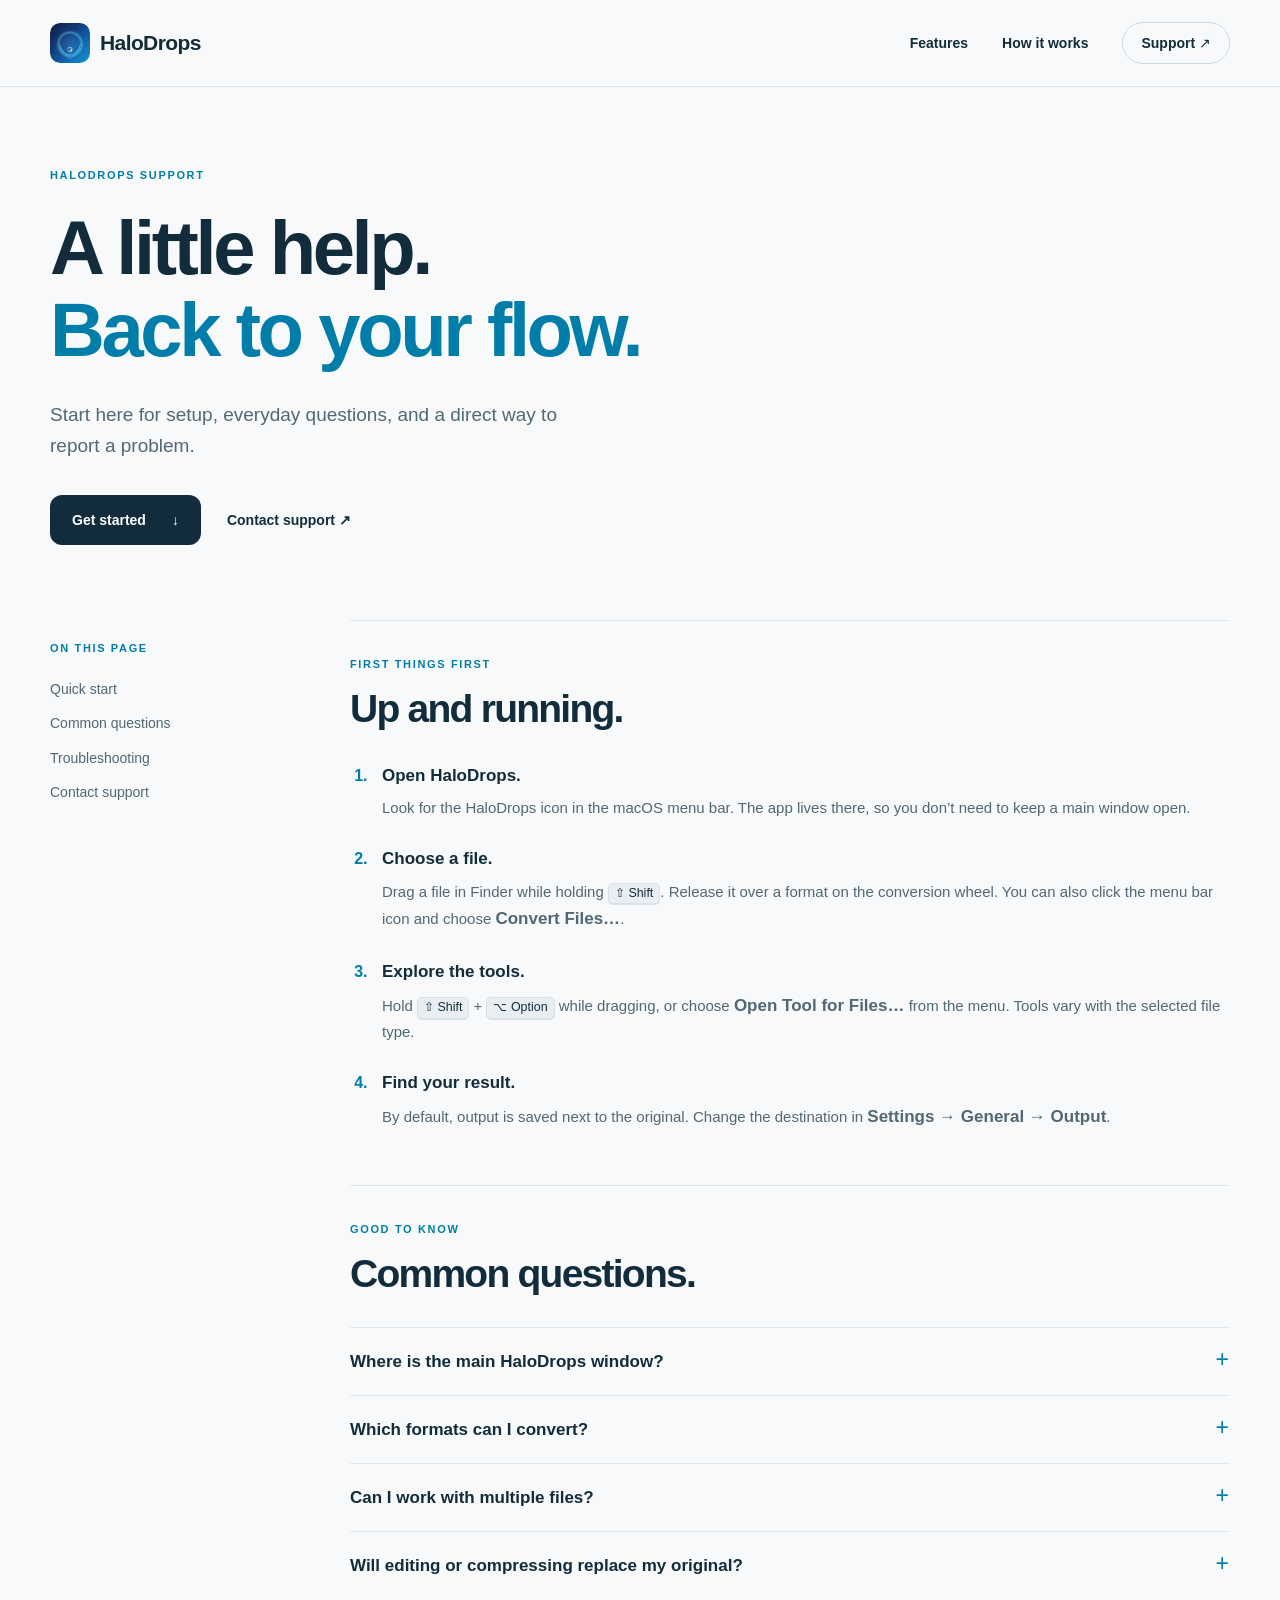
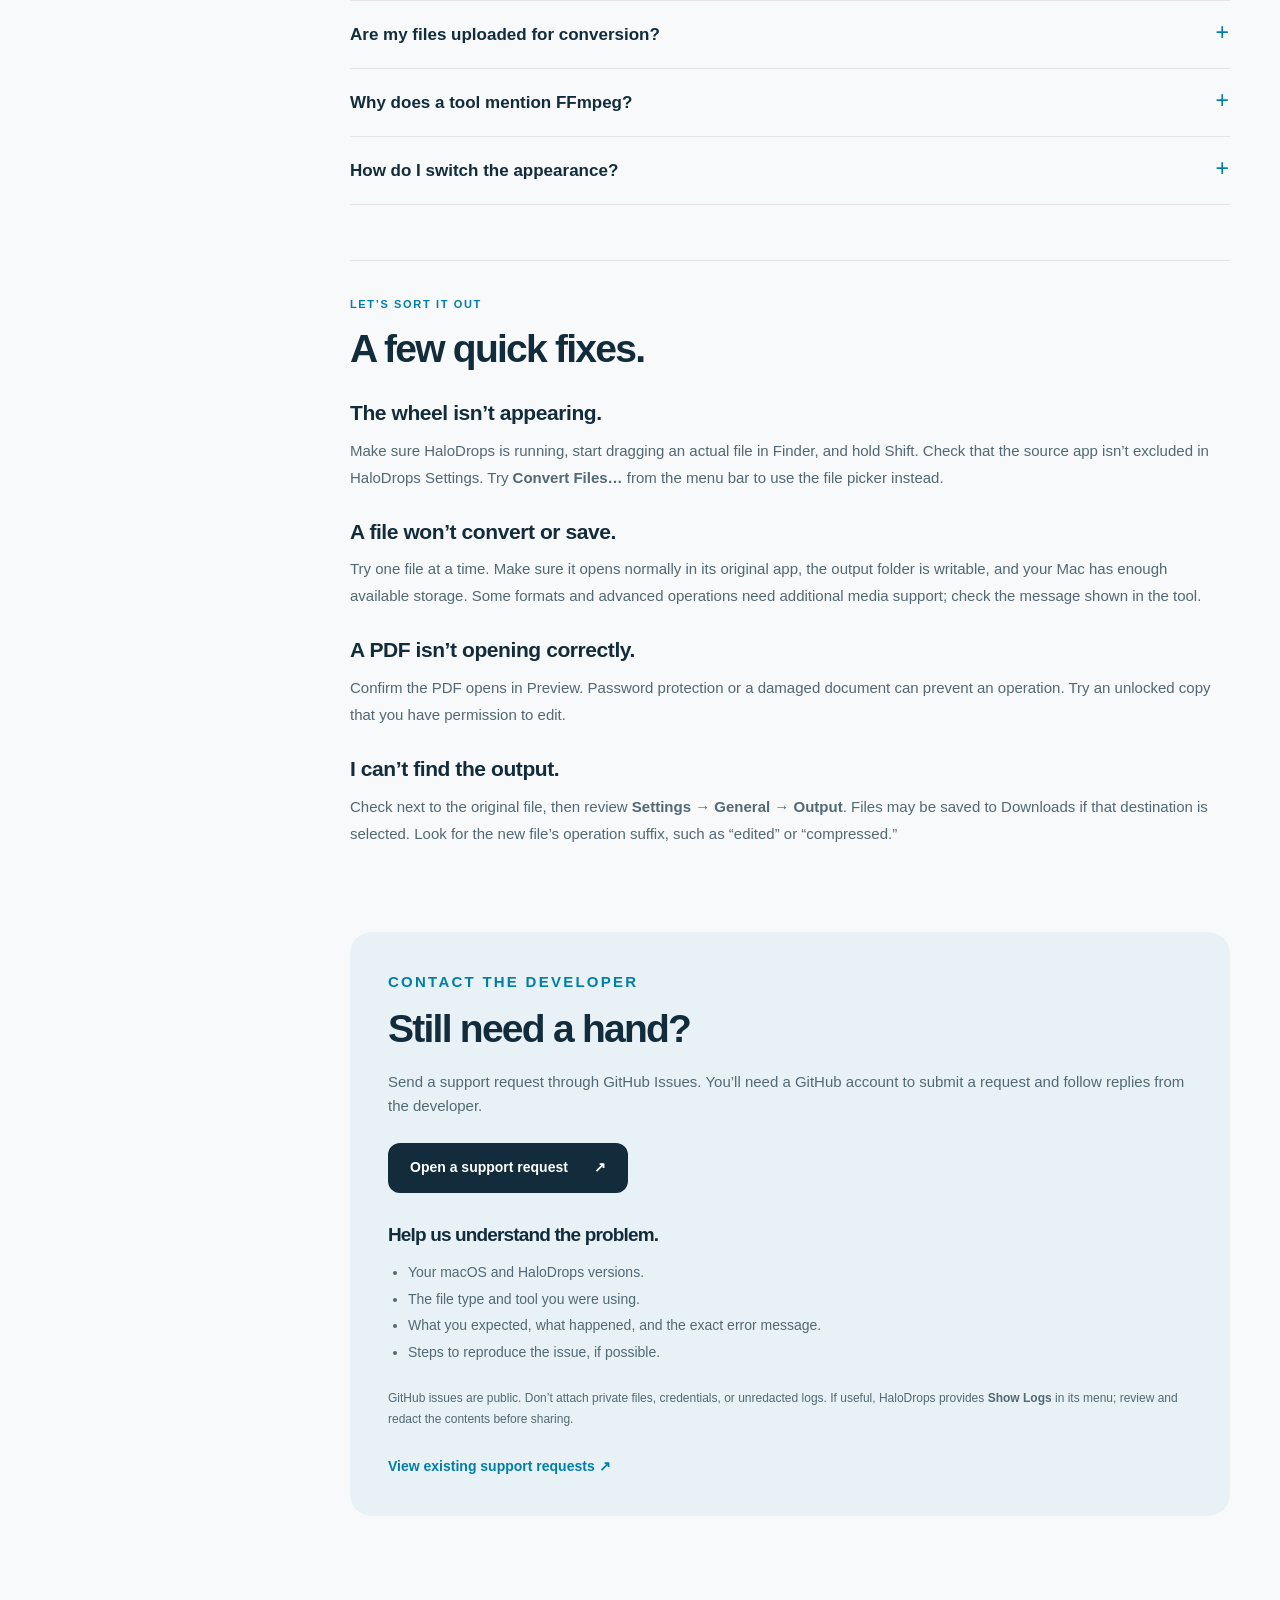
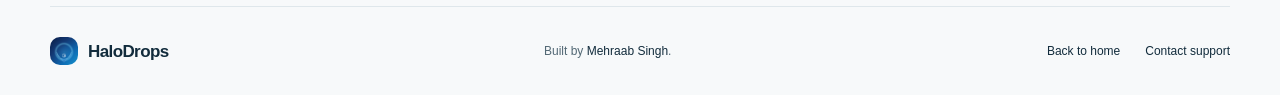
==== support/index.html @ 8c4c6a74 "Build HaloDrops marketing and support website" ====
<!doctype html>
<html lang="en"><head>
<meta charset="utf-8"><meta name="viewport" content="width=device-width, initial-scale=1"><title>HaloDrops Support — Help, setup & troubleshooting</title><meta name="description" content="Get help with HaloDrops for Mac. Learn how to convert files, find your output, use editing tools, and report an issue."><link rel="canonical" href="https://mehraabsingh.github.io/web-halodrops/support/"><meta name="theme-color" content="#f7f9fa"><link rel="icon" href="../assets/app-icon.png"><link rel="stylesheet" href="../styles.css"><script src="../site.js" defer></script>
</head><body>
<a class="skip" href="#main">Skip to content</a><header class="site-header"><nav class="nav wrap" aria-label="Main navigation"><a class="brand" href="../" aria-label="HaloDrops home"><img src="../assets/app-icon.png" width="40" height="40" alt=""><span>HaloDrops</span></a><div class="nav-links"><a href="../#features">Features</a><a href="../#how-it-works">How it works</a><a class="nav-support" href="./" aria-current="page">Support <span aria-hidden="true">↗</span></a></div></nav></header>
<main id="main"><section class="support-hero wrap"><p class="eyebrow">HALODROPS SUPPORT</p><h1>A little help.<br><span>Back to your flow.</span></h1><p class="lead">Start here for setup, everyday questions, and a direct way to report a problem.</p><div class="actions"><a class="button primary" href="#quick-start">Get started <span aria-hidden="true">↓</span></a><a class="text-link" href="#contact">Contact support ↗</a></div></section>
<div class="support-layout wrap"><aside class="support-nav" aria-label="Support topics"><p class="eyebrow">ON THIS PAGE</p><a href="#quick-start">Quick start</a><a href="#questions">Common questions</a><a href="#troubleshooting">Troubleshooting</a><a href="#contact">Contact support</a></aside><div class="support-content">
<section id="quick-start"><p class="eyebrow">FIRST THINGS FIRST</p><h2>Up and running.</h2><ol class="guide-list"><li><strong>Open HaloDrops.</strong><p>Look for the HaloDrops icon in the macOS menu bar. The app lives there, so you don’t need to keep a main window open.</p></li><li><strong>Choose a file.</strong><p>Drag a file in Finder while holding <kbd>⇧ Shift</kbd>. Release it over a format on the conversion wheel. You can also click the menu bar icon and choose <strong>Convert Files…</strong>.</p></li><li><strong>Explore the tools.</strong><p>Hold <kbd>⇧ Shift</kbd> + <kbd>⌥ Option</kbd> while dragging, or choose <strong>Open Tool for Files…</strong> from the menu. Tools vary with the selected file type.</p></li><li><strong>Find your result.</strong><p>By default, output is saved next to the original. Change the destination in <strong>Settings → General → Output</strong>.</p></li></ol></section>
<section id="questions"><p class="eyebrow">GOOD TO KNOW</p><h2>Common questions.</h2><div class="faq">
<details><summary>Where is the main HaloDrops window?</summary><p>HaloDrops is a menu bar utility. Click its icon at the top of your screen to convert files, open a tool, or access Settings. Editing windows appear when you choose a tool.</p></details>
<details><summary>Which formats can I convert?</summary><p>The wheel shows compatible output formats for the selected file. Image options can include JPG, WebP, HEIC, TIFF, AVIF, BMP, and PDF. The available options depend on the input type and installed media support. Select one file first if a mixed selection has no shared conversion.</p></details>
<details><summary>Can I work with multiple files?</summary><p>Yes. Select multiple files in Finder or in the file picker. HaloDrops shows compatible actions for the selection. Batch compression, image resizing, and PDF tools can help with groups of files.</p></details>
<details><summary>Will editing or compressing replace my original?</summary><p>Photo tools use <strong>Save copy</strong>, and compression creates compressed copies. Keep your original and use the new output for your next step. Check the destination shown in the app before saving.</p></details>
<details><summary>Are my files uploaded for conversion?</summary><p>Conversions and edits are performed locally on your Mac. HaloDrops does not require uploading your files to a conversion website. The app can make network requests to check for software updates.</p></details>
<details><summary>Why does a tool mention FFmpeg?</summary><p>Some advanced media operations require FFmpeg. If a tool displays this requirement, configure a compatible FFmpeg executable in HaloDrops Settings. Basic tools that use built-in macOS support do not all share this requirement.</p></details>
<details><summary>How do I switch the appearance?</summary><p>Open <strong>Settings → Appearance</strong> from the menu bar. Choose your preferred appearance and progress display style.</p></details>
</div></section>
<section id="troubleshooting"><p class="eyebrow">LET’S SORT IT OUT</p><h2>A few quick fixes.</h2><div class="troubleshooting-item"><h3>The wheel isn’t appearing.</h3><p>Make sure HaloDrops is running, start dragging an actual file in Finder, and hold Shift. Check that the source app isn’t excluded in HaloDrops Settings. Try <strong>Convert Files…</strong> from the menu bar to use the file picker instead.</p></div><div class="troubleshooting-item"><h3>A file won’t convert or save.</h3><p>Try one file at a time. Make sure it opens normally in its original app, the output folder is writable, and your Mac has enough available storage. Some formats and advanced operations need additional media support; check the message shown in the tool.</p></div><div class="troubleshooting-item"><h3>A PDF isn’t opening correctly.</h3><p>Confirm the PDF opens in Preview. Password protection or a damaged document can prevent an operation. Try an unlocked copy that you have permission to edit.</p></div><div class="troubleshooting-item"><h3>I can’t find the output.</h3><p>Check next to the original file, then review <strong>Settings → General → Output</strong>. Files may be saved to Downloads if that destination is selected. Look for the new file’s operation suffix, such as “edited” or “compressed.”</p></div></section>
<section id="contact" class="contact-box"><p class="eyebrow">CONTACT THE DEVELOPER</p><h2>Still need a hand?</h2><p>Send a support request through GitHub Issues. You’ll need a GitHub account to submit a request and follow replies from the developer.</p><a class="button primary" href="https://github.com/mehraabsingh/web-halodrops/issues/new?template=support.yml">Open a support request <span aria-hidden="true">↗</span></a><h3>Help us understand the problem.</h3><ul><li>Your macOS and HaloDrops versions.</li><li>The file type and tool you were using.</li><li>What you expected, what happened, and the exact error message.</li><li>Steps to reproduce the issue, if possible.</li></ul><p class="small-note">GitHub issues are public. Don’t attach private files, credentials, or unredacted logs. If useful, HaloDrops provides <strong>Show Logs</strong> in its menu; review and redact the contents before sharing.</p><a class="text-link" href="https://github.com/mehraabsingh/web-halodrops/issues">View existing support requests ↗</a></section>
</div></div></main><footer class="site-footer wrap"><a class="brand" href="../"><img src="../assets/app-icon.png" width="28" height="28" alt=""><span>HaloDrops</span></a><p>Built by <a href="https://www.linkedin.com/in/mehraab-singh-42a4b728b/">Mehraab Singh</a>.</p><div><a href="../">Back to home</a><a href="#contact">Contact support</a></div></footer>
</body></html>
---- styles.css ----
:root{--paper:#f7f9fa;--ink:#122c3c;--secondary:#526874;--blue:#007ea9;--cyan:#49d7ef;--line:#dfe7eb;--night:#071b28;--radius:24px}*{box-sizing:border-box}html{scroll-behavior:smooth;scroll-padding-top:105px}body{margin:0;background:var(--paper);color:var(--ink);font-family:-apple-system,BlinkMacSystemFont,"Segoe UI",sans-serif;-webkit-font-smoothing:antialiased;line-height:1.6}a{color:inherit;text-decoration:none}button,a,summary{-webkit-tap-highlight-color:transparent}a:focus-visible,summary:focus-visible,button:focus-visible{outline:3px solid var(--blue);outline-offset:6px}img{max-width:100%;height:auto;display:block}h1,h2,h3,p{margin:0}h1,h2,h3{line-height:1.08;letter-spacing:-.045em}h1{font-size:clamp(56px,6.6vw,90px);font-weight:750}h2{font-size:clamp(35px,4.4vw,58px);font-weight:700}h3{font-size:24px;font-weight:650}p{color:var(--secondary)}.wrap{width:min(1180px,calc(100% - 80px));margin-inline:auto}.skip{position:fixed;top:-80px;left:16px;z-index:100;background:white;padding:12px 20px}.skip:focus{top:10px}.site-header{position:sticky;top:0;z-index:20;background:rgba(247,249,250,.94);backdrop-filter:blur(18px);border-bottom:1px solid var(--line)}.nav{height:86px;display:flex;align-items:center;justify-content:space-between}.brand{display:inline-flex;align-items:center;gap:10px;font-size:21px;font-weight:720;letter-spacing:-.6px}.brand img{border-radius:10px}.nav-links{display:flex;align-items:center;gap:34px;font-size:14px;font-weight:550}.nav-links a:hover,.text-link:hover,.site-footer a:hover{color:var(--blue)}.nav-support{padding:9px 18px;border:1px solid #ccdbe2;border-radius:99px}.hero{display:grid;grid-template-columns:1.03fr 1fr;gap:38px;align-items:center;padding-block:84px 80px}.eyebrow{font-size:11px;letter-spacing:.15em;font-weight:750;color:var(--blue);margin-bottom:22px}.status-dot,.tiny-dot{display:inline-block;width:6px;height:6px;background:currentColor;border-radius:50%;margin-right:8px;vertical-align:2px}h1 span{color:var(--blue)}.lead{font-size:19px;line-height:1.65;max-width:470px;margin-top:28px}.actions{display:flex;align-items:center;gap:26px;margin-top:34px}.button{display:inline-flex;align-items:center;justify-content:center;gap:26px;min-height:50px;padding:13px 22px;border-radius:12px;font-weight:600;font-size:14px;transition:background .15s,transform .15s}.button:hover{transform:translateY(-2px)}.primary{background:var(--ink);color:white}.primary:hover{background:#0a617c}.text-link{font-size:14px;font-weight:600}.hero-note{font-size:12px;margin-top:40px;color:#627883}.hero-note span{font-size:17px;margin-right:7px}.hero-art{position:relative;min-height:520px;background:var(--night);border-radius:36px;overflow:hidden;display:flex;flex-direction:column;align-items:center;justify-content:center;box-shadow:0 24px 65px -30px #0b354952}.art-label{color:#8eafbf;font-size:9px;letter-spacing:.16em;font-weight:600;position:absolute;top:30px;text-align:center}.art-label .tiny-dot{color:#54d9ed}.wheel{width:92%;margin-top:25px}.gesture{display:flex;align-items:center;gap:13px;color:#a8c7d5;font-size:13px;position:absolute;bottom:28px;background:#112f40;padding:10px 16px;border:1px solid #25485b;border-radius:13px}.gesture kbd{background:#224659;color:white;border-color:#345b70}.gesture-arrow{color:#49d7ef;font-size:21px;margin-left:20px}kbd{display:inline-block;background:#e8eef2;border:1px solid #d7e1e6;border-bottom-width:2px;border-radius:5px;padding:0 6px;color:var(--ink);font-family:inherit;font-size:.83em;white-space:nowrap}.format-strip{border-block:1px solid var(--line)}.format-strip .wrap{display:flex;align-items:center;justify-content:space-between;padding-block:24px;gap:20px;font-size:17px;font-weight:550;color:#4b6371}.format-strip .wrap>span:first-child{font-size:10px;letter-spacing:.14em;font-weight:700;margin-right:80px;color:#728793}.format-strip i{font-style:normal;color:#bac9d1;font-weight:300}.section{padding-block:115px}.how{display:grid;grid-template-columns:1fr 1fr;gap:100px}.section-intro>p:last-child{margin-top:25px;max-width:390px;font-size:17px}.steps{margin:0;padding:0;list-style:none;display:grid;gap:30px}.steps li{display:flex;gap:24px;align-items:flex-start}.step-num{color:#0d92b6;font-size:12px;font-weight:700;padding-top:4px}.steps h3{font-size:23px;margin-bottom:10px}.steps p{font-size:15px;line-height:1.75}.features-section{background:#edf2f5;padding-block:100px}.section-heading{display:flex;justify-content:space-between;align-items:flex-end;gap:32px;margin-bottom:45px}.section-heading>p{font-size:15px;line-height:1.7;flex-shrink:0}.feature{border-radius:var(--radius);overflow:hidden}.feature-photo{background:var(--night);color:white;display:grid;grid-template-columns:.8fr 1.3fr;gap:40px;padding:50px 0 0 45px;align-items:center}.feature-copy{padding-bottom:48px}.feature-index{display:block;font-size:10px;letter-spacing:.14em;font-weight:700;color:#49bddb;margin-bottom:22px}.feature h3{font-size:38px;line-height:1.12}.feature-copy p{color:#a2bdcb;margin-top:20px;font-size:15px;line-height:1.8}.tags{list-style:none;padding:0;display:flex;flex-wrap:wrap;gap:7px;margin:25px 0 0}.tags li{font-size:10px;border:1px solid #345366;color:#b5d7e7;padding:5px 9px;border-radius:99px}.feature-visual{align-self:end;min-width:0;padding-right:20px;padding-bottom:20px}.feature-visual img{border-radius:12px;box-shadow:0 0 35px #0003}.feature-pair{display:grid;grid-template-columns:1fr 1fr;gap:24px;margin-top:24px}.feature-mini{background:#e2ebf0;border-radius:var(--radius);overflow:hidden;padding:35px 35px 0}.mini-copy{max-width:410px}.mini-copy .feature-index{color:#39758d;margin-bottom:14px}.mini-copy h3{font-size:30px}.mini-copy p{margin-top:15px;font-size:15px;min-height:78px}.feature-mini img{margin-top:28px;border-radius:11px 11px 0 0;box-shadow:0 8px 40px #0b293025}.utility-row{display:grid;grid-template-columns:repeat(3,1fr);gap:60px;margin-top:65px}.utility-icon{display:block;color:#0186ad;font-size:26px;margin-bottom:20px}.utility-row h3{font-size:22px;margin-bottom:14px}.utility-row p{font-size:14px}.closing{text-align:center;padding-block:100px}.closing>img{margin:0 auto 25px;border-radius:20px}.closing p{margin:18px 0 28px;font-size:18px}.site-footer{display:flex;justify-content:space-between;align-items:center;border-top:1px solid var(--line);padding-block:30px;gap:25px}.site-footer .brand{font-size:17px}.site-footer p,.site-footer>div{font-size:12px}.site-footer>div{display:flex;gap:25px}.site-footer p a{color:var(--ink)}.support-hero{padding-block:80px 75px}.support-hero h1{font-size:clamp(48px,6vw,76px)}.support-hero .lead{max-width:560px}.support-layout{display:grid;grid-template-columns:220px 1fr;gap:80px;padding-bottom:90px}.support-nav{position:sticky;top:120px;align-self:start;display:grid;gap:12px;font-size:14px;padding-top:20px}.support-nav .eyebrow{margin-bottom:8px}.support-nav a{color:var(--secondary)}.support-nav a:hover{color:var(--blue)}.support-content{min-width:0}.support-content>section{padding-block:35px 55px;border-top:1px solid var(--line)}.support-content h2{font-size:39px;margin-bottom:32px}.support-content .eyebrow{margin-bottom:14px}.guide-list{padding-left:22px;margin:0;display:grid;gap:25px}.guide-list li{padding-left:10px}.guide-list li::marker{color:var(--blue);font-weight:650}.guide-list strong{font-size:17px}.guide-list p{font-size:15px;margin-top:7px}.faq details{border-bottom:1px solid var(--line);padding-block:20px}.faq details:first-child{border-top:1px solid var(--line)}.faq summary{font-size:17px;font-weight:600;cursor:pointer;list-style:none;padding-right:30px;position:relative}.faq summary::-webkit-details-marker{display:none}.faq summary:after{content:'+';position:absolute;right:1px;top:0;color:var(--blue);font-size:23px;font-weight:400;line-height:1}.faq details[open] summary:after{content:'−'}.faq details p{margin-top:15px;font-size:15px;padding-right:30px;line-height:1.8}.troubleshooting-item{margin-bottom:30px}.troubleshooting-item h3{font-size:21px;letter-spacing:-.02em;margin-bottom:12px}.troubleshooting-item p{font-size:15px;line-height:1.8}.support-content>.contact-box{background:#e8f2f6;border:none;border-radius:22px;padding:38px}.contact-box h2{margin-bottom:20px}.contact-box>p{font-size:15px}.contact-box .button{margin-top:25px}.contact-box h3{font-size:19px;margin-top:32px}.contact-box ul{padding-left:20px;font-size:14px;color:var(--secondary);line-height:1.9}.contact-box .small-note{font-size:12px;margin:22px 0;line-height:1.8}.contact-box .text-link{color:var(--blue)}@media(min-width:1500px){.hero{padding-block:100px}.hero-art{min-height:570px}}@media(max-width:1000px){.wrap{width:calc(100% - 48px)}.hero{gap:25px;padding-block:60px}.hero h1{font-size:64px}.hero-art{min-height:450px}.lead{font-size:17px}.how{gap:45px}.feature-photo{gap:20px;padding:35px 0 0 30px}.feature h3{font-size:32px}.feature-copy p{font-size:14px}.section-heading>p{max-width:250px;flex-shrink:1}.format-strip .wrap>span:first-child{margin-right:20px}.utility-row{gap:32px}.support-layout{gap:40px;grid-template-columns:175px 1fr}}@media(max-width:720px){html{scroll-padding-top:90px}.wrap{width:calc(100% - 40px)}.nav{height:73px}.brand{font-size:19px}.brand img{width:34px;height:34px}.nav-links{gap:18px;font-size:12px}.nav-links>a:nth-child(2){display:none}.nav-support{padding:7px 12px}.hero{grid-template-columns:1fr;gap:40px;padding-block:48px}.hero h1{font-size:clamp(54px,10vw,72px)}.hero-art{min-height:440px;max-width:500px;width:100%;margin-inline:auto}.hero-note{margin-top:28px}.hero .eyebrow{font-size:10px}.lead{max-width:100%;font-size:17px}.actions{gap:22px}.format-strip .wrap{flex-wrap:wrap;justify-content:center;column-gap:18px;row-gap:14px;font-size:14px}.format-strip .wrap>span:first-child{width:100%;text-align:center;margin:0}.section{padding-block:65px}.how{grid-template-columns:1fr;gap:38px}.section-intro>p:last-child{max-width:100%}.section-heading{display:block}.section-heading>p{max-width:100%;margin-top:24px}.section-heading>p br{display:none}.features-section{padding-block:65px}.feature-photo{grid-template-columns:1fr;padding:30px 22px 0;gap:8px}.feature-copy{padding-bottom:20px}.feature-visual{padding:0 0 20px}.feature-pair{grid-template-columns:1fr;gap:20px}.feature-mini{padding:28px 22px 0}.mini-copy p{min-height:0}.utility-row{grid-template-columns:1fr;gap:28px;margin-top:38px}.utility-row>div{border-bottom:1px solid #d4e0e7;padding-bottom:24px}.utility-icon{margin-bottom:12px}.closing{padding-block:65px}.closing h2{font-size:37px}.site-footer{flex-wrap:wrap;gap:18px}.site-footer>div{width:100%}.support-hero{padding-block:48px}.support-layout{grid-template-columns:1fr;gap:28px;padding-bottom:55px}.support-nav{position:static;display:flex;flex-wrap:wrap;gap:10px 20px;padding:0}.support-nav .eyebrow{width:100%;margin-bottom:2px}.support-nav a{font-size:13px}.support-content h2{font-size:34px}.support-content>.contact-box{padding:28px 23px}.support-hero h1{font-size:clamp(44px,9vw,64px)}}@media(prefers-reduced-motion:reduce){html{scroll-behavior:auto}*{transition:none!important}}@media(max-width:380px){.nav-links{gap:10px}.nav-links>a:first-child{display:none}.hero-art{min-height:365px}.art-label{font-size:8px}.gesture{font-size:11px}.actions{flex-wrap:wrap}}
/* Keep the shortcut caption clear of the native conversion wheel. */
.hero-art{padding:54px 28px 85px}.wheel{width:100%;max-width:440px;margin:0}
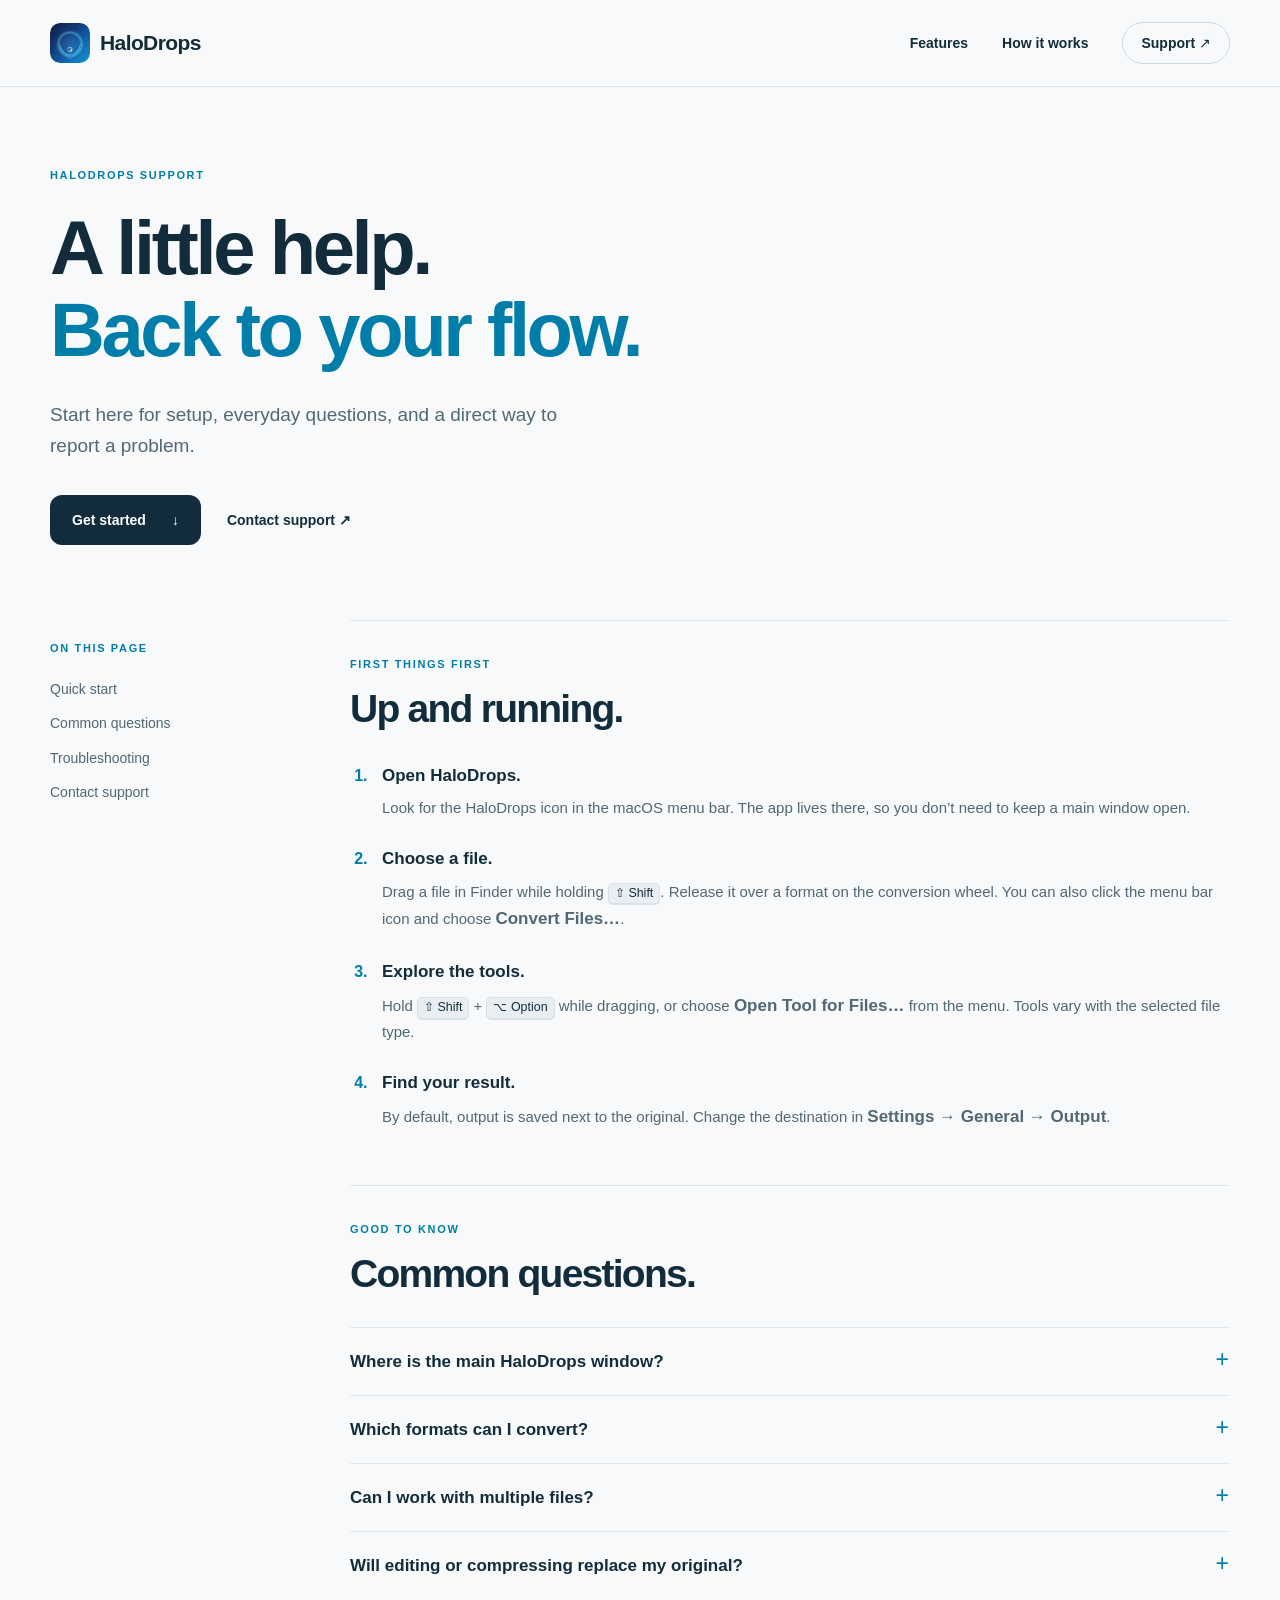
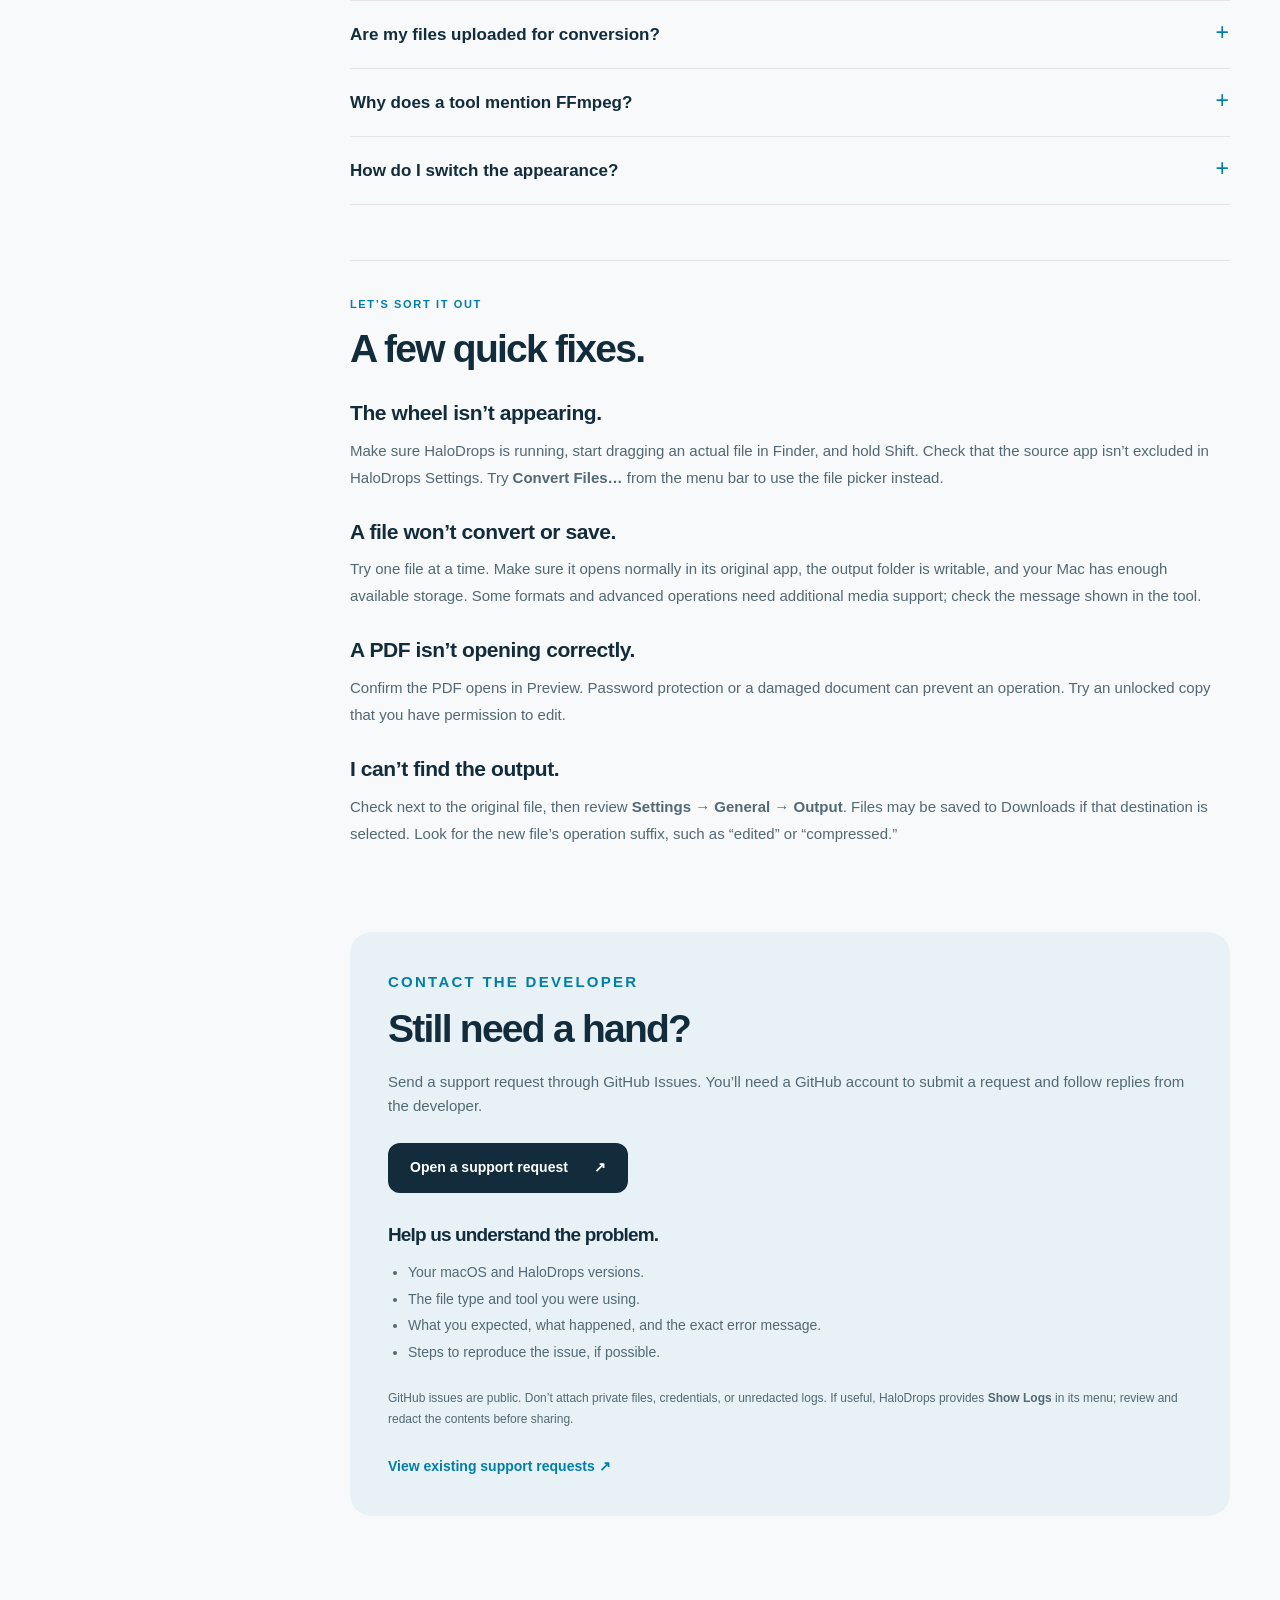
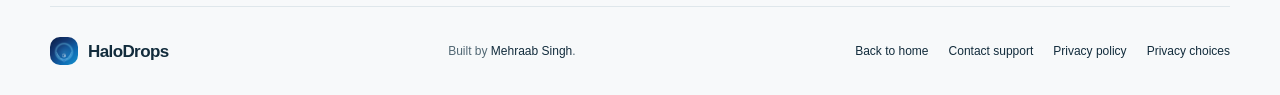
==== commit 6db603d9: "Add privacy policy and user privacy choices pages" ====
--- a/support/index.html
+++ b/support/index.html
@@ -17,5 +17,5 @@
 </div></section>
 <section id="troubleshooting"><p class="eyebrow">LET’S SORT IT OUT</p><h2>A few quick fixes.</h2><div class="troubleshooting-item"><h3>The wheel isn’t appearing.</h3><p>Make sure HaloDrops is running, start dragging an actual file in Finder, and hold Shift. Check that the source app isn’t excluded in HaloDrops Settings. Try <strong>Convert Files…</strong> from the menu bar to use the file picker instead.</p></div><div class="troubleshooting-item"><h3>A file won’t convert or save.</h3><p>Try one file at a time. Make sure it opens normally in its original app, the output folder is writable, and your Mac has enough available storage. Some formats and advanced operations need additional media support; check the message shown in the tool.</p></div><div class="troubleshooting-item"><h3>A PDF isn’t opening correctly.</h3><p>Confirm the PDF opens in Preview. Password protection or a damaged document can prevent an operation. Try an unlocked copy that you have permission to edit.</p></div><div class="troubleshooting-item"><h3>I can’t find the output.</h3><p>Check next to the original file, then review <strong>Settings → General → Output</strong>. Files may be saved to Downloads if that destination is selected. Look for the new file’s operation suffix, such as “edited” or “compressed.”</p></div></section>
 <section id="contact" class="contact-box"><p class="eyebrow">CONTACT THE DEVELOPER</p><h2>Still need a hand?</h2><p>Send a support request through GitHub Issues. You’ll need a GitHub account to submit a request and follow replies from the developer.</p><a class="button primary" href="https://github.com/mehraabsingh/web-halodrops/issues/new?template=support.yml">Open a support request <span aria-hidden="true">↗</span></a><h3>Help us understand the problem.</h3><ul><li>Your macOS and HaloDrops versions.</li><li>The file type and tool you were using.</li><li>What you expected, what happened, and the exact error message.</li><li>Steps to reproduce the issue, if possible.</li></ul><p class="small-note">GitHub issues are public. Don’t attach private files, credentials, or unredacted logs. If useful, HaloDrops provides <strong>Show Logs</strong> in its menu; review and redact the contents before sharing.</p><a class="text-link" href="https://github.com/mehraabsingh/web-halodrops/issues">View existing support requests ↗</a></section>
-</div></div></main><footer class="site-footer wrap"><a class="brand" href="../"><img src="../assets/app-icon.png" width="28" height="28" alt=""><span>HaloDrops</span></a><p>Built by <a href="https://www.linkedin.com/in/mehraab-singh-42a4b728b/">Mehraab Singh</a>.</p><div><a href="../">Back to home</a><a href="#contact">Contact support</a></div></footer>
+</div></div></main><footer class="site-footer wrap"><a class="brand" href="../"><img src="../assets/app-icon.png" width="28" height="28" alt=""><span>HaloDrops</span></a><p>Built by <a href="https://www.linkedin.com/in/mehraab-singh-42a4b728b/">Mehraab Singh</a>.</p><div><a href="../">Back to home</a><a href="#contact">Contact support</a><a href="../privacy/">Privacy policy</a><a href="../privacy-choices/">Privacy choices</a></div></footer>
 </body></html>
--- a/styles.css
+++ b/styles.css
@@ -1,3 +1,6 @@
 :root{--paper:#f7f9fa;--ink:#122c3c;--secondary:#526874;--blue:#007ea9;--cyan:#49d7ef;--line:#dfe7eb;--night:#071b28;--radius:24px}*{box-sizing:border-box}html{scroll-behavior:smooth;scroll-padding-top:105px}body{margin:0;background:var(--paper);color:var(--ink);font-family:-apple-system,BlinkMacSystemFont,"Segoe UI",sans-serif;-webkit-font-smoothing:antialiased;line-height:1.6}a{color:inherit;text-decoration:none}button,a,summary{-webkit-tap-highlight-color:transparent}a:focus-visible,summary:focus-visible,button:focus-visible{outline:3px solid var(--blue);outline-offset:6px}img{max-width:100%;height:auto;display:block}h1,h2,h3,p{margin:0}h1,h2,h3{line-height:1.08;letter-spacing:-.045em}h1{font-size:clamp(56px,6.6vw,90px);font-weight:750}h2{font-size:clamp(35px,4.4vw,58px);font-weight:700}h3{font-size:24px;font-weight:650}p{color:var(--secondary)}.wrap{width:min(1180px,calc(100% - 80px));margin-inline:auto}.skip{position:fixed;top:-80px;left:16px;z-index:100;background:white;padding:12px 20px}.skip:focus{top:10px}.site-header{position:sticky;top:0;z-index:20;background:rgba(247,249,250,.94);backdrop-filter:blur(18px);border-bottom:1px solid var(--line)}.nav{height:86px;display:flex;align-items:center;justify-content:space-between}.brand{display:inline-flex;align-items:center;gap:10px;font-size:21px;font-weight:720;letter-spacing:-.6px}.brand img{border-radius:10px}.nav-links{display:flex;align-items:center;gap:34px;font-size:14px;font-weight:550}.nav-links a:hover,.text-link:hover,.site-footer a:hover{color:var(--blue)}.nav-support{padding:9px 18px;border:1px solid #ccdbe2;border-radius:99px}.hero{display:grid;grid-template-columns:1.03fr 1fr;gap:38px;align-items:center;padding-block:84px 80px}.eyebrow{font-size:11px;letter-spacing:.15em;font-weight:750;color:var(--blue);margin-bottom:22px}.status-dot,.tiny-dot{display:inline-block;width:6px;height:6px;background:currentColor;border-radius:50%;margin-right:8px;vertical-align:2px}h1 span{color:var(--blue)}.lead{font-size:19px;line-height:1.65;max-width:470px;margin-top:28px}.actions{display:flex;align-items:center;gap:26px;margin-top:34px}.button{display:inline-flex;align-items:center;justify-content:center;gap:26px;min-height:50px;padding:13px 22px;border-radius:12px;font-weight:600;font-size:14px;transition:background .15s,transform .15s}.button:hover{transform:translateY(-2px)}.primary{background:var(--ink);color:white}.primary:hover{background:#0a617c}.text-link{font-size:14px;font-weight:600}.hero-note{font-size:12px;margin-top:40px;color:#627883}.hero-note span{font-size:17px;margin-right:7px}.hero-art{position:relative;min-height:520px;background:var(--night);border-radius:36px;overflow:hidden;display:flex;flex-direction:column;align-items:center;justify-content:center;box-shadow:0 24px 65px -30px #0b354952}.art-label{color:#8eafbf;font-size:9px;letter-spacing:.16em;font-weight:600;position:absolute;top:30px;text-align:center}.art-label .tiny-dot{color:#54d9ed}.wheel{width:92%;margin-top:25px}.gesture{display:flex;align-items:center;gap:13px;color:#a8c7d5;font-size:13px;position:absolute;bottom:28px;background:#112f40;padding:10px 16px;border:1px solid #25485b;border-radius:13px}.gesture kbd{background:#224659;color:white;border-color:#345b70}.gesture-arrow{color:#49d7ef;font-size:21px;margin-left:20px}kbd{display:inline-block;background:#e8eef2;border:1px solid #d7e1e6;border-bottom-width:2px;border-radius:5px;padding:0 6px;color:var(--ink);font-family:inherit;font-size:.83em;white-space:nowrap}.format-strip{border-block:1px solid var(--line)}.format-strip .wrap{display:flex;align-items:center;justify-content:space-between;padding-block:24px;gap:20px;font-size:17px;font-weight:550;color:#4b6371}.format-strip .wrap>span:first-child{font-size:10px;letter-spacing:.14em;font-weight:700;margin-right:80px;color:#728793}.format-strip i{font-style:normal;color:#bac9d1;font-weight:300}.section{padding-block:115px}.how{display:grid;grid-template-columns:1fr 1fr;gap:100px}.section-intro>p:last-child{margin-top:25px;max-width:390px;font-size:17px}.steps{margin:0;padding:0;list-style:none;display:grid;gap:30px}.steps li{display:flex;gap:24px;align-items:flex-start}.step-num{color:#0d92b6;font-size:12px;font-weight:700;padding-top:4px}.steps h3{font-size:23px;margin-bottom:10px}.steps p{font-size:15px;line-height:1.75}.features-section{background:#edf2f5;padding-block:100px}.section-heading{display:flex;justify-content:space-between;align-items:flex-end;gap:32px;margin-bottom:45px}.section-heading>p{font-size:15px;line-height:1.7;flex-shrink:0}.feature{border-radius:var(--radius);overflow:hidden}.feature-photo{background:var(--night);color:white;display:grid;grid-template-columns:.8fr 1.3fr;gap:40px;padding:50px 0 0 45px;align-items:center}.feature-copy{padding-bottom:48px}.feature-index{display:block;font-size:10px;letter-spacing:.14em;font-weight:700;color:#49bddb;margin-bottom:22px}.feature h3{font-size:38px;line-height:1.12}.feature-copy p{color:#a2bdcb;margin-top:20px;font-size:15px;line-height:1.8}.tags{list-style:none;padding:0;display:flex;flex-wrap:wrap;gap:7px;margin:25px 0 0}.tags li{font-size:10px;border:1px solid #345366;color:#b5d7e7;padding:5px 9px;border-radius:99px}.feature-visual{align-self:end;min-width:0;padding-right:20px;padding-bottom:20px}.feature-visual img{border-radius:12px;box-shadow:0 0 35px #0003}.feature-pair{display:grid;grid-template-columns:1fr 1fr;gap:24px;margin-top:24px}.feature-mini{background:#e2ebf0;border-radius:var(--radius);overflow:hidden;padding:35px 35px 0}.mini-copy{max-width:410px}.mini-copy .feature-index{color:#39758d;margin-bottom:14px}.mini-copy h3{font-size:30px}.mini-copy p{margin-top:15px;font-size:15px;min-height:78px}.feature-mini img{margin-top:28px;border-radius:11px 11px 0 0;box-shadow:0 8px 40px #0b293025}.utility-row{display:grid;grid-template-columns:repeat(3,1fr);gap:60px;margin-top:65px}.utility-icon{display:block;color:#0186ad;font-size:26px;margin-bottom:20px}.utility-row h3{font-size:22px;margin-bottom:14px}.utility-row p{font-size:14px}.closing{text-align:center;padding-block:100px}.closing>img{margin:0 auto 25px;border-radius:20px}.closing p{margin:18px 0 28px;font-size:18px}.site-footer{display:flex;justify-content:space-between;align-items:center;border-top:1px solid var(--line);padding-block:30px;gap:25px}.site-footer .brand{font-size:17px}.site-footer p,.site-footer>div{font-size:12px}.site-footer>div{display:flex;gap:25px}.site-footer p a{color:var(--ink)}.support-hero{padding-block:80px 75px}.support-hero h1{font-size:clamp(48px,6vw,76px)}.support-hero .lead{max-width:560px}.support-layout{display:grid;grid-template-columns:220px 1fr;gap:80px;padding-bottom:90px}.support-nav{position:sticky;top:120px;align-self:start;display:grid;gap:12px;font-size:14px;padding-top:20px}.support-nav .eyebrow{margin-bottom:8px}.support-nav a{color:var(--secondary)}.support-nav a:hover{color:var(--blue)}.support-content{min-width:0}.support-content>section{padding-block:35px 55px;border-top:1px solid var(--line)}.support-content h2{font-size:39px;margin-bottom:32px}.support-content .eyebrow{margin-bottom:14px}.guide-list{padding-left:22px;margin:0;display:grid;gap:25px}.guide-list li{padding-left:10px}.guide-list li::marker{color:var(--blue);font-weight:650}.guide-list strong{font-size:17px}.guide-list p{font-size:15px;margin-top:7px}.faq details{border-bottom:1px solid var(--line);padding-block:20px}.faq details:first-child{border-top:1px solid var(--line)}.faq summary{font-size:17px;font-weight:600;cursor:pointer;list-style:none;padding-right:30px;position:relative}.faq summary::-webkit-details-marker{display:none}.faq summary:after{content:'+';position:absolute;right:1px;top:0;color:var(--blue);font-size:23px;font-weight:400;line-height:1}.faq details[open] summary:after{content:'−'}.faq details p{margin-top:15px;font-size:15px;padding-right:30px;line-height:1.8}.troubleshooting-item{margin-bottom:30px}.troubleshooting-item h3{font-size:21px;letter-spacing:-.02em;margin-bottom:12px}.troubleshooting-item p{font-size:15px;line-height:1.8}.support-content>.contact-box{background:#e8f2f6;border:none;border-radius:22px;padding:38px}.contact-box h2{margin-bottom:20px}.contact-box>p{font-size:15px}.contact-box .button{margin-top:25px}.contact-box h3{font-size:19px;margin-top:32px}.contact-box ul{padding-left:20px;font-size:14px;color:var(--secondary);line-height:1.9}.contact-box .small-note{font-size:12px;margin:22px 0;line-height:1.8}.contact-box .text-link{color:var(--blue)}@media(min-width:1500px){.hero{padding-block:100px}.hero-art{min-height:570px}}@media(max-width:1000px){.wrap{width:calc(100% - 48px)}.hero{gap:25px;padding-block:60px}.hero h1{font-size:64px}.hero-art{min-height:450px}.lead{font-size:17px}.how{gap:45px}.feature-photo{gap:20px;padding:35px 0 0 30px}.feature h3{font-size:32px}.feature-copy p{font-size:14px}.section-heading>p{max-width:250px;flex-shrink:1}.format-strip .wrap>span:first-child{margin-right:20px}.utility-row{gap:32px}.support-layout{gap:40px;grid-template-columns:175px 1fr}}@media(max-width:720px){html{scroll-padding-top:90px}.wrap{width:calc(100% - 40px)}.nav{height:73px}.brand{font-size:19px}.brand img{width:34px;height:34px}.nav-links{gap:18px;font-size:12px}.nav-links>a:nth-child(2){display:none}.nav-support{padding:7px 12px}.hero{grid-template-columns:1fr;gap:40px;padding-block:48px}.hero h1{font-size:clamp(54px,10vw,72px)}.hero-art{min-height:440px;max-width:500px;width:100%;margin-inline:auto}.hero-note{margin-top:28px}.hero .eyebrow{font-size:10px}.lead{max-width:100%;font-size:17px}.actions{gap:22px}.format-strip .wrap{flex-wrap:wrap;justify-content:center;column-gap:18px;row-gap:14px;font-size:14px}.format-strip .wrap>span:first-child{width:100%;text-align:center;margin:0}.section{padding-block:65px}.how{grid-template-columns:1fr;gap:38px}.section-intro>p:last-child{max-width:100%}.section-heading{display:block}.section-heading>p{max-width:100%;margin-top:24px}.section-heading>p br{display:none}.features-section{padding-block:65px}.feature-photo{grid-template-columns:1fr;padding:30px 22px 0;gap:8px}.feature-copy{padding-bottom:20px}.feature-visual{padding:0 0 20px}.feature-pair{grid-template-columns:1fr;gap:20px}.feature-mini{padding:28px 22px 0}.mini-copy p{min-height:0}.utility-row{grid-template-columns:1fr;gap:28px;margin-top:38px}.utility-row>div{border-bottom:1px solid #d4e0e7;padding-bottom:24px}.utility-icon{margin-bottom:12px}.closing{padding-block:65px}.closing h2{font-size:37px}.site-footer{flex-wrap:wrap;gap:18px}.site-footer>div{width:100%}.support-hero{padding-block:48px}.support-layout{grid-template-columns:1fr;gap:28px;padding-bottom:55px}.support-nav{position:static;display:flex;flex-wrap:wrap;gap:10px 20px;padding:0}.support-nav .eyebrow{width:100%;margin-bottom:2px}.support-nav a{font-size:13px}.support-content h2{font-size:34px}.support-content>.contact-box{padding:28px 23px}.support-hero h1{font-size:clamp(44px,9vw,64px)}}@media(prefers-reduced-motion:reduce){html{scroll-behavior:auto}*{transition:none!important}}@media(max-width:380px){.nav-links{gap:10px}.nav-links>a:first-child{display:none}.hero-art{min-height:365px}.art-label{font-size:8px}.gesture{font-size:11px}.actions{flex-wrap:wrap}}
 /* Keep the shortcut caption clear of the native conversion wheel. */
 .hero-art{padding:54px 28px 85px}.wheel{width:100%;max-width:440px;margin:0}
+
+/* Privacy pages share the support layout and keep long text readable. */
+.legal-page .support-hero h1{font-size:clamp(42px,6vw,76px)}.legal-page .lead{max-width:640px}.policy-date{font-size:13px;margin-top:20px}.legal-page .support-content h2{font-size:clamp(27px,3.4vw,40px);line-height:1.2}.legal-page .support-content p+p{margin-top:18px}.legal-page .support-content a:not(.button){color:var(--blue);text-decoration:underline;text-underline-offset:3px}.legal-page .support-content li{margin-bottom:12px}.site-footer>div{display:flex;flex-wrap:wrap;gap:12px 20px}
